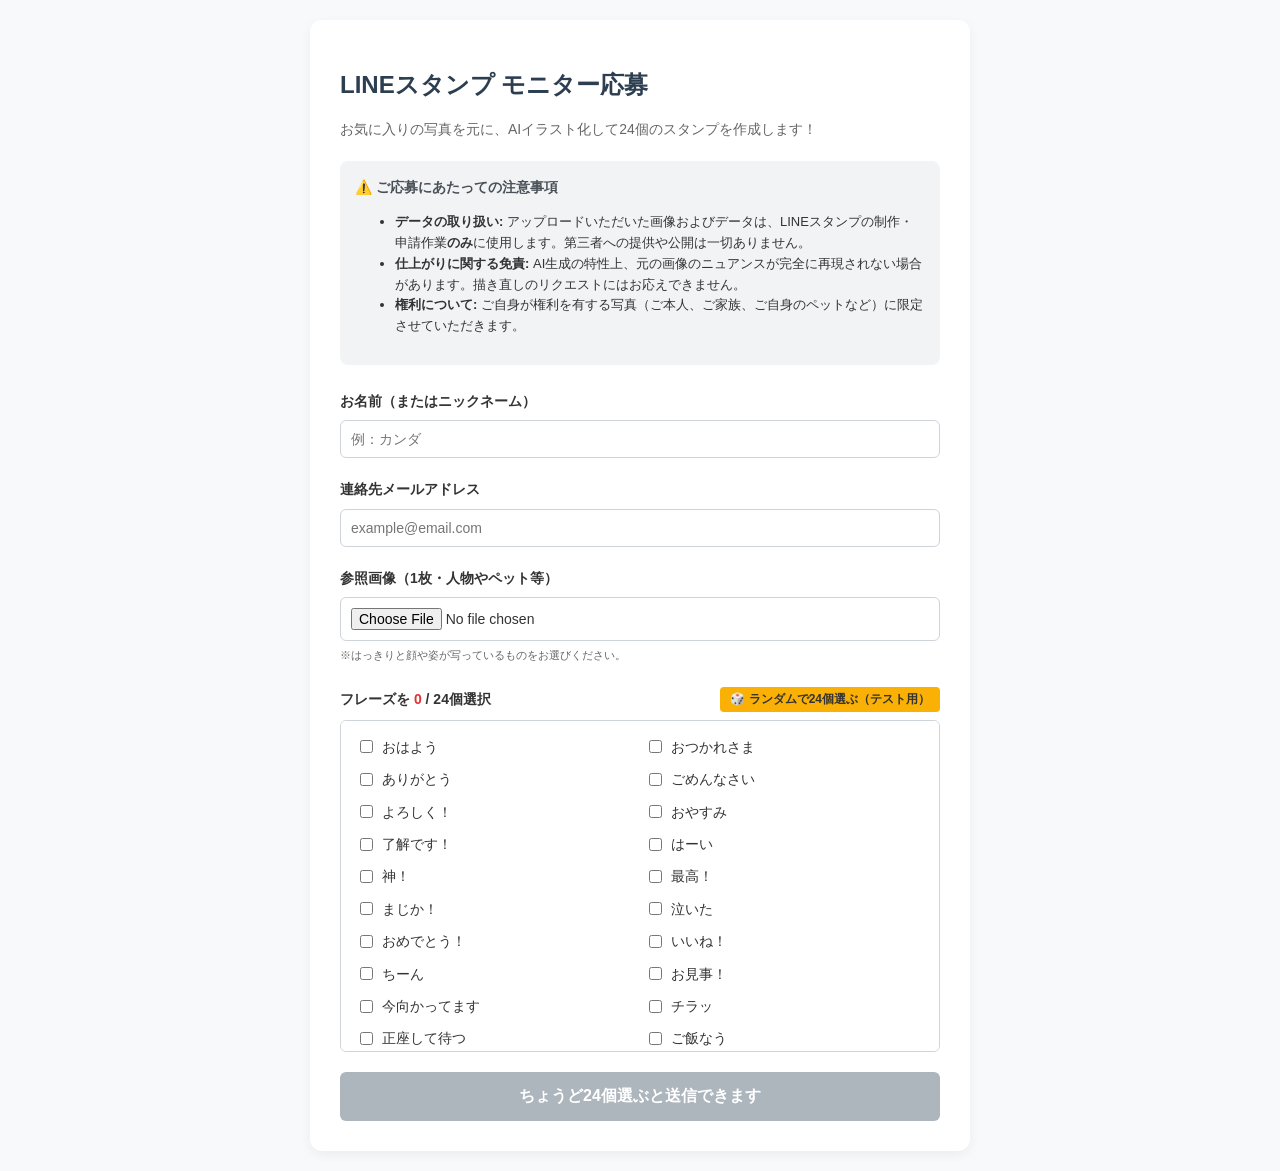
==== stamp-form.html @ 6374d36c "Update site content" ====
<!DOCTYPE html>
<html lang="ja">
<head>
    <meta charset="UTF-8">
    <meta name="viewport" content="width=device-width, initial-scale=1.0">
    <title>LINEスタンプ モニター応募</title>
    <style>
        body {
            font-family: -apple-system, BlinkMacSystemFont, "Segoe UI", Roboto, "Helvetica Neue", Arial, sans-serif;
            line-height: 1.6;
            color: #333;
            background-color: #f8f9fa;
            margin: 0;
            padding: 20px;
        }
        .container {
            max-width: 600px;
            margin: 0 auto;
            background: #fff;
            padding: 30px;
            border-radius: 12px;
            box-shadow: 0 4px 12px rgba(0,0,0,0.05);
        }
        h1 {
            font-size: 24px;
            margin-bottom: 10px;
            color: #2c3e50;
        }
        .intro {
            font-size: 14px;
            color: #666;
            margin-bottom: 20px;
        }
        .section-box {
            background: #f1f3f5;
            padding: 15px;
            border-radius: 8px;
            font-size: 13px;
            margin-bottom: 25px;
        }
        .section-box h3 {
            margin-top: 0;
            font-size: 14px;
            color: #495057;
        }
        .form-group {
            margin-bottom: 20px;
        }
        label {
            display: block;
            font-weight: bold;
            margin-bottom: 8px;
            font-size: 14px;
        }
        input[type="text"], input[type="email"], input[type="file"] {
            width: 100%;
            padding: 10px;
            border: 1px solid #ced4da;
            border-radius: 6px;
            box-sizing: border-box;
            font-size: 14px;
        }
        .header-row {
            display: flex;
            justify-content: space-between;
            align-items: center;
            margin-bottom: 8px;
        }
        .random-btn {
            background-color: #fab005;
            border: none;
            padding: 4px 10px;
            font-size: 12px;
            font-weight: bold;
            border-radius: 4px;
            cursor: pointer;
            color: #333;
        }
        .random-btn:hover {
            background-color: #f59f00;
        }
        .counter {
            font-weight: bold;
            color: #e03131;
        }
        .counter.ok {
            color: #2b8a3e;
        }
        .checkbox-grid {
            display: grid;
            grid-template-columns: repeat(2, 1fr);
            gap: 10px;
            max-height: 300px;
            overflow-y: auto;
            border: 1px solid #ced4da;
            padding: 15px;
            border-radius: 6px;
            background: #fff;
        }
        @media (max-width: 480px) {
            .checkbox-grid {
                grid-template-columns: 1fr;
            }
        }
        .checkbox-item {
            font-size: 13px;
            display: flex;
            align-items: center;
            gap: 6px;
        }
        button[type="submit"] {
            width: 100%;
            background-color: #228be6;
            color: white;
            border: none;
            padding: 14px;
            font-size: 16px;
            font-weight: bold;
            border-radius: 6px;
            cursor: pointer;
            transition: background-color 0.2s;
        }
        button[type="submit"]:disabled {
            background-color: #adb5bd;
            cursor: not-allowed;
        }
        button[type="submit"]:hover:not(:disabled) {
            background-color: #1c7ed6;
        }
    </style>
</head>
<body>

<div class="container">
    <h1>LINEスタンプ モニター応募</h1>
    <p class="intro">お気に入りの写真を元に、AIイラスト化して24個のスタンプを作成します！</p>

    <div class="section-box">
        <h3>⚠️ ご応募にあたっての注意事項</h3>
        <ul>
            <li><strong>データの取り扱い:</strong> アップロードいただいた画像およびデータは、LINEスタンプの制作・申請作業<strong>のみ</strong>に使用します。第三者への提供や公開は一切ありません。</li>
            <li><strong>仕上がりに関する免責:</strong> AI生成の特性上、元の画像のニュアンスが完全に再現されない場合があります。描き直しのリクエストにはお応えできません。</li>
            <li><strong>権利について:</strong> ご自身が権利を有する写真（ご本人、ご家族、ご自身のペットなど）に限定させていただきます。</li>
        </ul>
    </div>

    <!-- Web3Formsへの送信設定（通常テキストとして送る） -->
    <form action="https://api.web3forms.com/submit" method="POST" id="stampForm">
        
        <!-- ★ここにWeb3Formsから取得したアクセスキーを入れてください -->
        <input type="hidden" name="access_key" value="e5684add-bc6a-46a1-9a79-9cdf78d3f66c">
        <input type="hidden" name="subject" value="【LINEスタンプ応募】新規モニター申込">

        <div class="form-group">
            <label for="name">お名前（またはニックネーム）</label>
            <input type="text" id="name" name="name" required placeholder="例：カンダ">
        </div>

        <div class="form-group">
            <label for="email">連絡先メールアドレス</label>
            <input type="email" id="email" name="email" required placeholder="example@email.com">
        </div>

        <div class="form-group">
            <label for="imageFile">参照画像（1枚・人物やペット等）</label>
            <input type="file" id="imageFile" accept="image/*" required>
            <!-- 画像をBase64文字列として格納して送信する隠しフィールド -->
            <input type="hidden" id="image_base64" name="image_base64">
            <small style="font-size: 11px; color: #666;">※はっきりと顔や姿が写っているものをお選びください。</small>
        </div>

        <div class="form-group">
            <div class="header-row">
                <label style="margin-bottom:0;">フレーズを <span class="counter" id="counter">0</span> / 24個選択</label>
                <!-- テスト用のランダム選択ボタン -->
                <button type="button" class="random-btn" id="randomBtn">🎲 ランダムで24個選ぶ（テスト用）</button>
            </div>
            <input type="hidden" id="phrases_input" name="phrases">
            <div class="checkbox-grid" id="phraseGrid"></div>
        </div>

        <button type="submit" id="submitBtn" disabled>ちょうど24個選ぶと送信できます</button>
    </form>
</div>

<script>
    const phrases = [
        "おはよう", "おつかれさま", "ありがとう", "ごめんなさい",
        "よろしく！", "おやすみ", "了解です！", "はーい",
        "神！", "最高！", "まじか！", "泣いた",
        "おめでとう！", "いいね！", "ちーん", "お見事！",
        "今向かってます", "チラッ", "正座して待つ", "ご飯なう",
        "作業中", "お風呂入ってきます", "どこ？？", "電話できますか？",
        "尊い…", "それな！", "たすかる", "すやすや",
        "チラ見", "激怒", "無理…", "任せて！"
    ];

    const grid = document.getElementById('phraseGrid');
    const counterEl = document.getElementById('counter');
    const submitBtn = document.getElementById('submitBtn');
    const randomBtn = document.getElementById('randomBtn');

    // チェックボックスを動的生成
    phrases.forEach((phrase, index) => {
        const item = document.createElement('div');
        item.className = 'checkbox-item';
        
        const checkbox = document.createElement('input');
        checkbox.type = 'checkbox';
        checkbox.name = 'phrase_item';
        checkbox.value = phrase;
        checkbox.id = 'phrase_' + index;
        checkbox.addEventListener('change', updateSelection);

        const label = document.createElement('label');
        label.htmlFor = 'phrase_' + index;
        label.textContent = phrase;
        label.style.display = 'inline';
        label.style.fontWeight = 'normal';
        label.style.marginBottom = '0';
        label.style.cursor = 'pointer';

        item.appendChild(checkbox);
        item.appendChild(label);
        grid.appendChild(item);
    });

    function updateSelection() {
        const checkedBoxes = document.querySelectorAll('input[name="phrase_item"]:checked');
        const count = checkedBoxes.length;
        
        counterEl.textContent = count;

        if (count === 24) {
            counterEl.className = 'counter ok';
            submitBtn.disabled = false;
            submitBtn.textContent = 'この内容で申し込む';
        } else {
            counterEl.className = 'counter';
            submitBtn.disabled = true;
            if (count < 24) {
                submitBtn.textContent = `あと ${24 - count} 個選んでください`;
            } else {
                submitBtn.textContent = `${count - 24} 個オーバーしています（24個にしてください）`;
            }
        }
    }

    // 🎲 ランダムで24個選ぶボタンの処理
    randomBtn.addEventListener('click', function() {
        const checkboxes = document.querySelectorAll('input[name="phrase_item"]');
        // 一旦すべてクリア
        checkboxes.forEach(cb => cb.checked = false);

        // 32個のインデックスからランダムに24個選ぶ
        let indices = Array.from({length: 32}, (_, i) => i);
        for (let i = indices.length - 1; i > 0; i--) {
            const j = Math.floor(Math.random() * (i + 1));
            [indices[i], indices[j]] = [indices[j], indices[i]];
        }
        const selectedIndices = indices.slice(0, 24);

        // 選ばれたインデックスにチェックを入れる
        selectedIndices.forEach(idx => {
            checkboxes[idx].checked = true;
        });

        updateSelection();
    });

    // 送信時の処理（画像をBase64テキストに変換して送信）
    document.getElementById('stampForm').addEventListener('submit', function(event) {
        event.preventDefault();

        const checkedBoxes = document.querySelectorAll('input[name="phrase_item"]:checked');
        if (checkedBoxes.length !== 24) {
            alert('フレーズはちょうど24個選択してください。');
            return;
        }

        const imageFile = document.getElementById('imageFile').files[0];
        if (!imageFile) {
            alert('画像を選択してください。');
            return;
        }

        submitBtn.disabled = true;
        submitBtn.textContent = '変換して送信中...';

        const reader = new FileReader();
        reader.onload = function(e) {
            // 画像のBase64文字列を隠しフィールドにセット
            document.getElementById('image_base64').value = e.target.result;

            // 24個のリストを整形してセット
            const selectedPhrasesList = Array.from(checkedBoxes)
                .map((cb, idx) => `${idx + 1}. ${cb.value}`)
                .join('\n');
            document.getElementById('phrases_input').value = selectedPhrasesList;

            // 通常のフォームとしてWeb3Formsへ送信を実行
            document.getElementById('stampForm').submit();
        };
        reader.readAsDataURL(imageFile);
    });
</script>

</body>
</html>
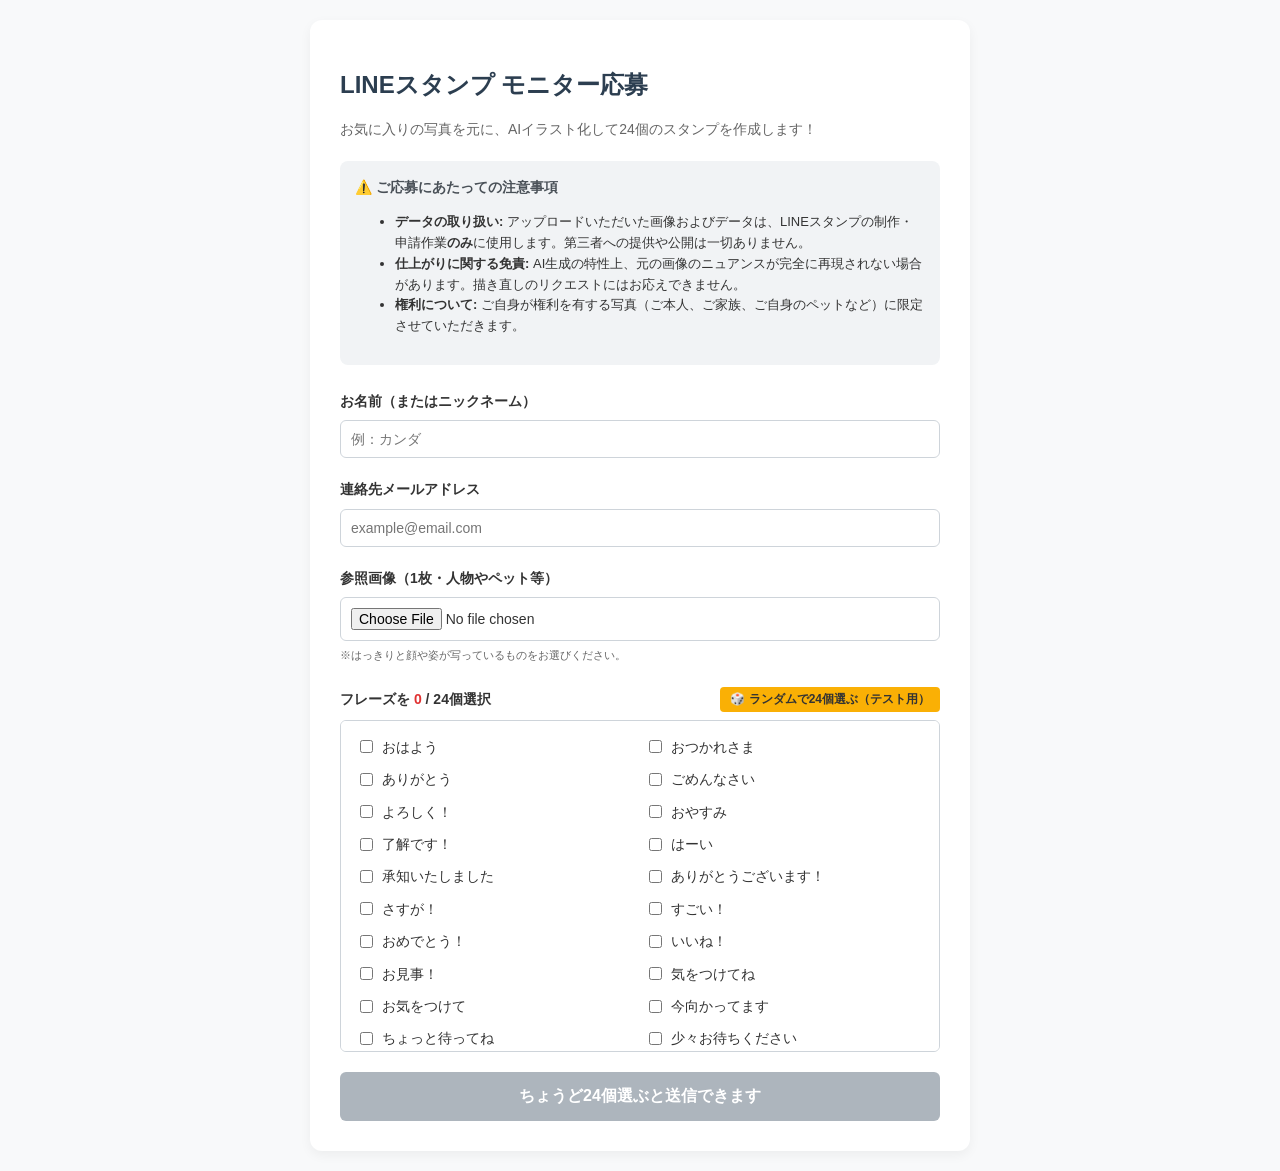
==== commit 2873d8d9: "Update site content" ====
--- a/stamp-form.html
+++ b/stamp-form.html
@@ -144,12 +144,12 @@
         </ul>
     </div>
 
-    <!-- Web3Formsへの送信設定（通常テキストとして送る） -->
     <form action="https://api.web3forms.com/submit" method="POST" id="stampForm">
         
-        <!-- ★ここにWeb3Formsから取得したアクセスキーを入れてください -->
+        <!-- ★ここにあなたのAccess Keyを正確に貼り付けてください -->
         <input type="hidden" name="access_key" value="e5684add-bc6a-46a1-9a79-9cdf78d3f66c">
         <input type="hidden" name="subject" value="【LINEスタンプ応募】新規モニター申込">
+        <input type="hidden" name="from_name" value="LINEスタンプ応募フォーム">
 
         <div class="form-group">
             <label for="name">お名前（またはニックネーム）</label>
@@ -164,7 +164,6 @@
         <div class="form-group">
             <label for="imageFile">参照画像（1枚・人物やペット等）</label>
             <input type="file" id="imageFile" accept="image/*" required>
-            <!-- 画像をBase64文字列として格納して送信する隠しフィールド -->
             <input type="hidden" id="image_base64" name="image_base64">
             <small style="font-size: 11px; color: #666;">※はっきりと顔や姿が写っているものをお選びください。</small>
         </div>
@@ -172,7 +171,6 @@
         <div class="form-group">
             <div class="header-row">
                 <label style="margin-bottom:0;">フレーズを <span class="counter" id="counter">0</span> / 24個選択</label>
-                <!-- テスト用のランダム選択ボタン -->
                 <button type="button" class="random-btn" id="randomBtn">🎲 ランダムで24個選ぶ（テスト用）</button>
             </div>
             <input type="hidden" id="phrases_input" name="phrases">
@@ -184,15 +182,17 @@
 </div>
 
 <script>
-    const phrases = [
-        "おはよう", "おつかれさま", "ありがとう", "ごめんなさい",
-        "よろしく！", "おやすみ", "了解です！", "はーい",
-        "神！", "最高！", "まじか！", "泣いた",
-        "おめでとう！", "いいね！", "ちーん", "お見事！",
-        "今向かってます", "チラッ", "正座して待つ", "ご飯なう",
-        "作業中", "お風呂入ってきます", "どこ？？", "電話できますか？",
-        "尊い…", "それな！", "たすかる", "すやすや",
-        "チラ見", "激怒", "無理…", "任せて！"
+const phrases = [
+        "おはよう", "おつかれさま", "ありがとう", "ごめんなさい", "よろしく！",
+        "おやすみ", "了解です！", "はーい", "承知いたしました", "ありがとうございます！",
+        "さすが！", "すごい！", "おめでとう！", "いいね！", "お見事！",
+        "気をつけてね", "お気をつけて", "今向かってます", "ちょっと待ってね", "少々お待ちください",
+        "お風呂入ってきます", "どこ？？", "電話できますか？", "どうしよう", "大丈夫？",
+        "なるほど", "たしかに", "確認しました", "お願いします", "すみません",
+        "お疲れ様です！", "お先に失礼します", "また今度ね", "お腹すいた", "ねむい…",
+        "ファイト！", "がんばって！", "お疲れ様！", "気長に待ってね", "まかせて！",
+        "こちらこそ！", "お世話になっております", "失礼します", "また連絡します", "良いですね！",
+        "気になります", "どういたしまして", "お大事に", "無事に着きました", "お疲れ様でした！"
     ];
 
     const grid = document.getElementById('phraseGrid');
@@ -200,7 +200,6 @@
     const submitBtn = document.getElementById('submitBtn');
     const randomBtn = document.getElementById('randomBtn');
 
-    // チェックボックスを動的生成
     phrases.forEach((phrase, index) => {
         const item = document.createElement('div');
         item.className = 'checkbox-item';
@@ -246,21 +245,17 @@
         }
     }
 
-    // 🎲 ランダムで24個選ぶボタンの処理
     randomBtn.addEventListener('click', function() {
         const checkboxes = document.querySelectorAll('input[name="phrase_item"]');
-        // 一旦すべてクリア
         checkboxes.forEach(cb => cb.checked = false);
 
-        // 32個のインデックスからランダムに24個選ぶ
-        let indices = Array.from({length: 32}, (_, i) => i);
+        let indices = Array.from({length: 50}, (_, i) => i);
         for (let i = indices.length - 1; i > 0; i--) {
             const j = Math.floor(Math.random() * (i + 1));
             [indices[i], indices[j]] = [indices[j], indices[i]];
         }
         const selectedIndices = indices.slice(0, 24);
 
-        // 選ばれたインデックスにチェックを入れる
         selectedIndices.forEach(idx => {
             checkboxes[idx].checked = true;
         });
@@ -268,7 +263,6 @@
         updateSelection();
     });
 
-    // 送信時の処理（画像をBase64テキストに変換して送信）
     document.getElementById('stampForm').addEventListener('submit', function(event) {
         event.preventDefault();
 
@@ -289,16 +283,13 @@
 
         const reader = new FileReader();
         reader.onload = function(e) {
-            // 画像のBase64文字列を隠しフィールドにセット
             document.getElementById('image_base64').value = e.target.result;
 
-            // 24個のリストを整形してセット
             const selectedPhrasesList = Array.from(checkedBoxes)
                 .map((cb, idx) => `${idx + 1}. ${cb.value}`)
                 .join('\n');
             document.getElementById('phrases_input').value = selectedPhrasesList;
 
-            // 通常のフォームとしてWeb3Formsへ送信を実行
             document.getElementById('stampForm').submit();
         };
         reader.readAsDataURL(imageFile);
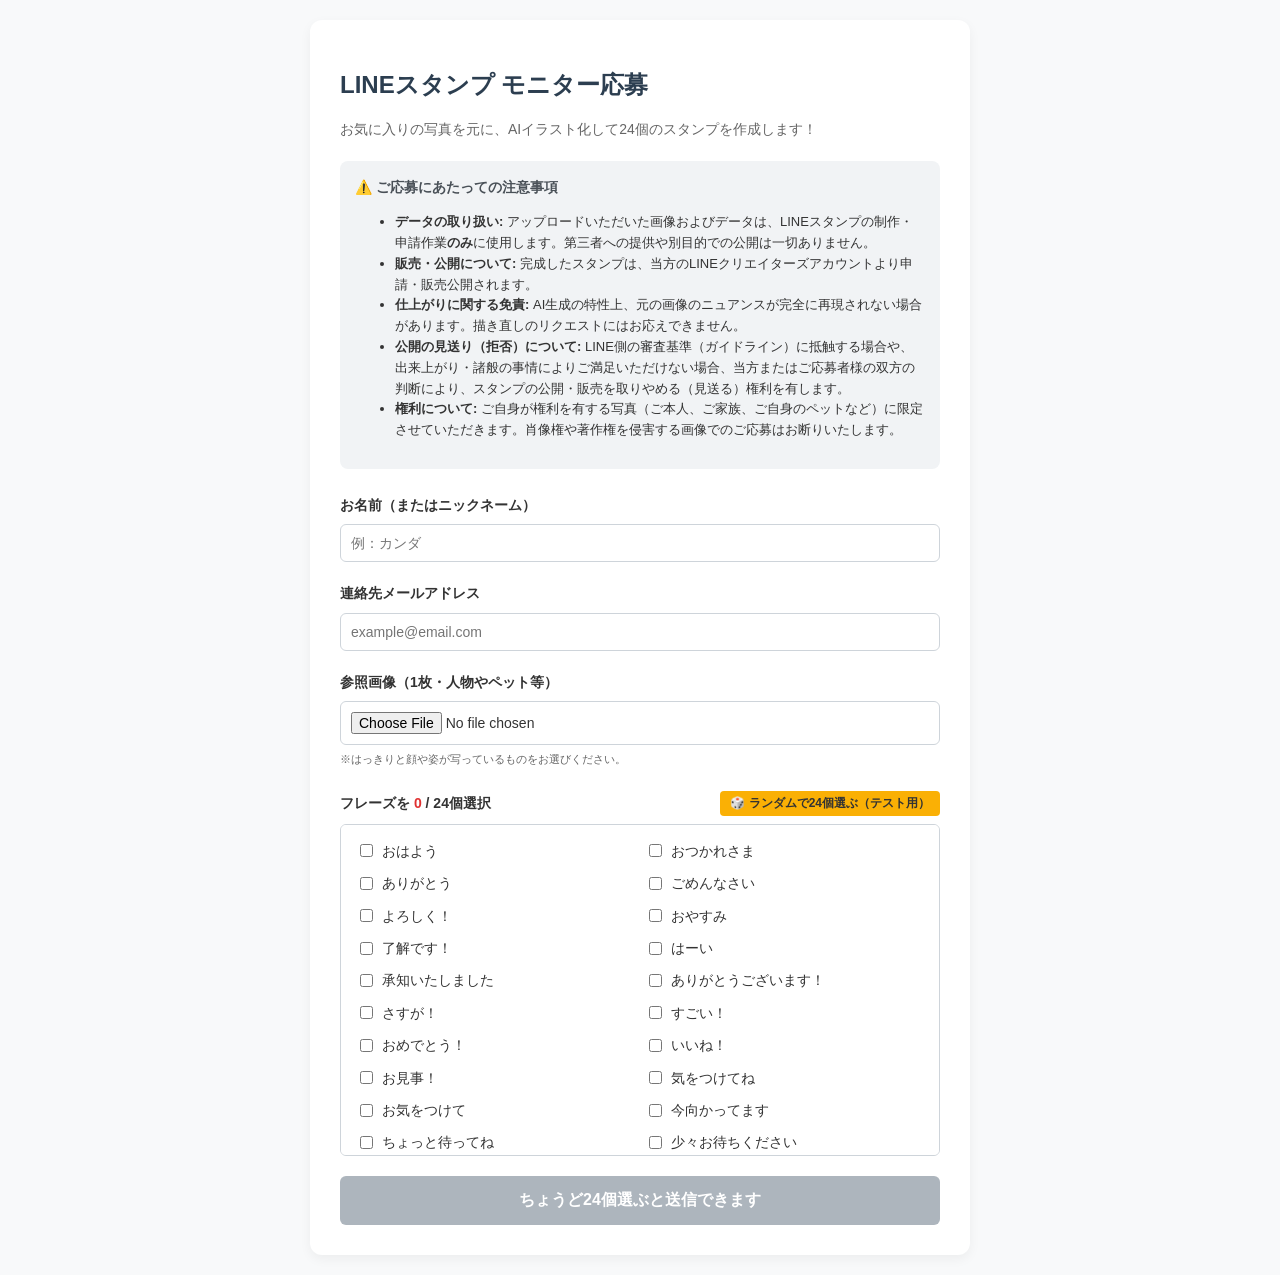
==== commit c7b9e021: "Update site content" ====
--- a/stamp-form.html
+++ b/stamp-form.html
@@ -138,9 +138,11 @@
     <div class="section-box">
         <h3>⚠️ ご応募にあたっての注意事項</h3>
         <ul>
-            <li><strong>データの取り扱い:</strong> アップロードいただいた画像およびデータは、LINEスタンプの制作・申請作業<strong>のみ</strong>に使用します。第三者への提供や公開は一切ありません。</li>
+<li><strong>データの取り扱い:</strong> アップロードいただいた画像およびデータは、LINEスタンプの制作・申請作業<strong>のみ</strong>に使用します。第三者への提供や別目的での公開は一切ありません。</li>
+            <li><strong>販売・公開について:</strong> 完成したスタンプは、当方のLINEクリエイターズアカウントより申請・販売公開されます。</li>
             <li><strong>仕上がりに関する免責:</strong> AI生成の特性上、元の画像のニュアンスが完全に再現されない場合があります。描き直しのリクエストにはお応えできません。</li>
-            <li><strong>権利について:</strong> ご自身が権利を有する写真（ご本人、ご家族、ご自身のペットなど）に限定させていただきます。</li>
+            <li><strong>公開の見送り（拒否）について:</strong> LINE側の審査基準（ガイドライン）に抵触する場合や、出来上がり・諸般の事情によりご満足いただけない場合、当方またはご応募者様の双方の判断により、スタンプの公開・販売を取りやめる（見送る）権利を有します。</li>
+            <li><strong>権利について:</strong> ご自身が権利を有する写真（ご本人、ご家族、ご自身のペットなど）に限定させていただきます。肖像権や著作権を侵害する画像でのご応募はお断りいたします。</li>
         </ul>
     </div>
 
@@ -266,6 +268,21 @@
     document.getElementById('stampForm').addEventListener('submit', function(event) {
         event.preventDefault();
 
+        // 名前の入力チェック（空欄・空白のみを禁止）
+        const nameInput = document.getElementById('name');
+        if (!nameInput.value.trim()) {
+            alert('お名前（またはニックネーム）を入力してください。');
+            nameInput.focus();
+            return;
+        }
+
+        // メールアドレスの入力チェック
+        const emailInput = document.getElementById('email');
+        if (!emailInput.value.trim() || !emailInput.validity.valid) {
+            alert('正しいメールアドレスを入力してください。');
+            emailInput.focus();
+            return;
+        }
         const checkedBoxes = document.querySelectorAll('input[name="phrase_item"]:checked');
         if (checkedBoxes.length !== 24) {
             alert('フレーズはちょうど24個選択してください。');
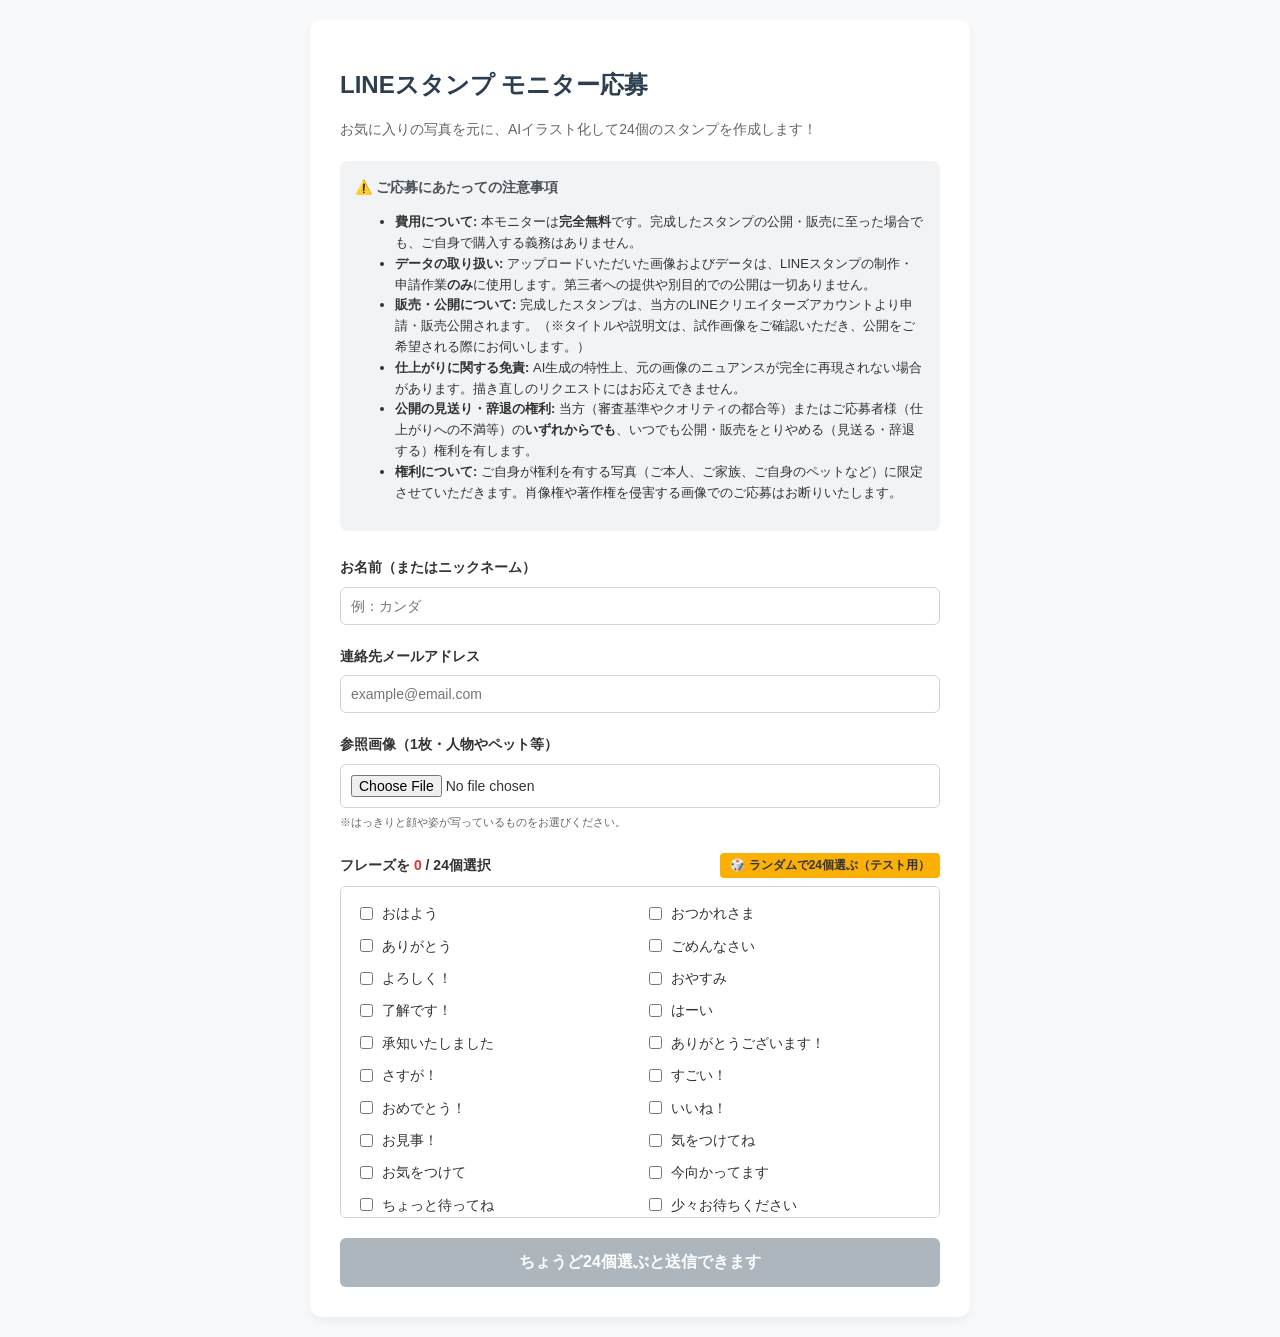
==== commit b306a828: "Update site content" ====
--- a/stamp-form.html
+++ b/stamp-form.html
@@ -138,11 +138,13 @@
     <div class="section-box">
         <h3>⚠️ ご応募にあたっての注意事項</h3>
         <ul>
-<li><strong>データの取り扱い:</strong> アップロードいただいた画像およびデータは、LINEスタンプの制作・申請作業<strong>のみ</strong>に使用します。第三者への提供や別目的での公開は一切ありません。</li>
-            <li><strong>販売・公開について:</strong> 完成したスタンプは、当方のLINEクリエイターズアカウントより申請・販売公開されます。</li>
+            <li><strong>費用について:</strong> 本モニターは<strong>完全無料</strong>です。完成したスタンプの公開・販売に至った場合でも、ご自身で購入する義務はありません。</li>
+            <li><strong>データの取り扱い:</strong> アップロードいただいた画像およびデータは、LINEスタンプの制作・申請作業<strong>のみ</strong>に使用します。第三者への提供や別目的での公開は一切ありません。</li>
+            <li><strong>販売・公開について:</strong> 完成したスタンプは、当方のLINEクリエイターズアカウントより申請・販売公開されます。（※タイトルや説明文は、試作画像をご確認いただき、公開をご希望される際にお伺いします。）</li>
             <li><strong>仕上がりに関する免責:</strong> AI生成の特性上、元の画像のニュアンスが完全に再現されない場合があります。描き直しのリクエストにはお応えできません。</li>
-            <li><strong>公開の見送り（拒否）について:</strong> LINE側の審査基準（ガイドライン）に抵触する場合や、出来上がり・諸般の事情によりご満足いただけない場合、当方またはご応募者様の双方の判断により、スタンプの公開・販売を取りやめる（見送る）権利を有します。</li>
+            <li><strong>公開の見送り・辞退の権利:</strong> 当方（審査基準やクオリティの都合等）またはご応募者様（仕上がりへの不満等）の<strong>いずれからでも</strong>、いつでも公開・販売をとりやめる（見送る・辞退する）権利を有します。</li>
             <li><strong>権利について:</strong> ご自身が権利を有する写真（ご本人、ご家族、ご自身のペットなど）に限定させていただきます。肖像権や著作権を侵害する画像でのご応募はお断りいたします。</li>
+
         </ul>
     </div>
 
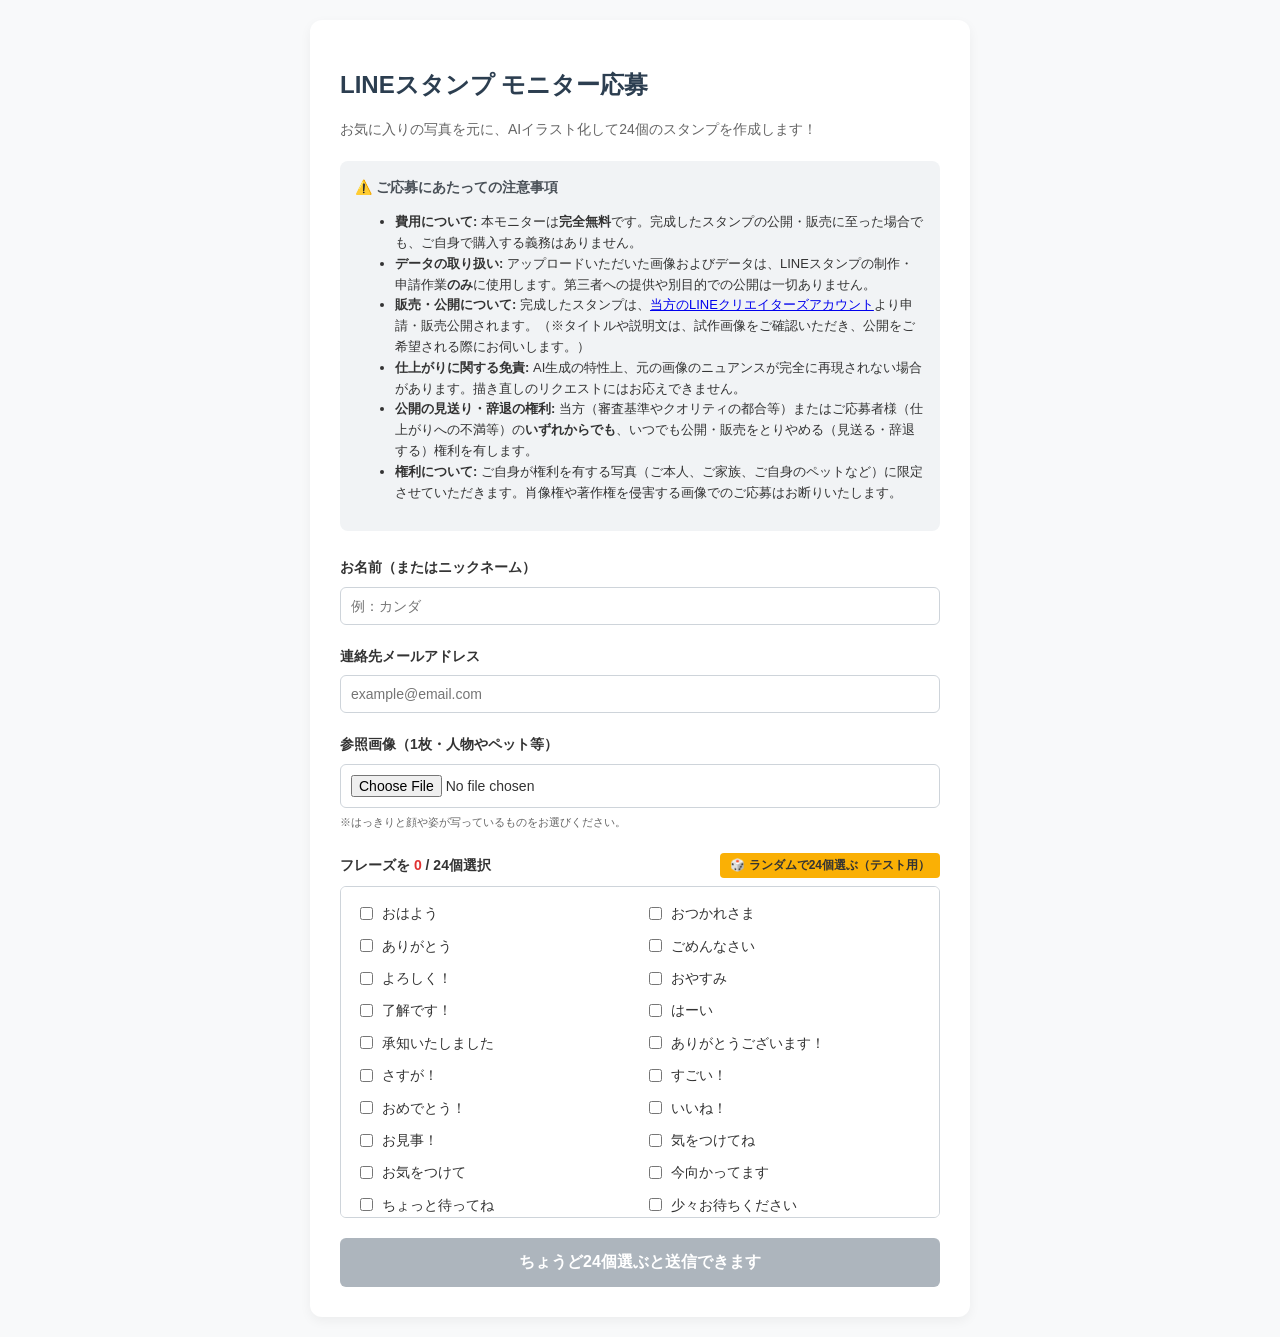
==== commit 2ed3e0d3: "Update site content" ====
--- a/stamp-form.html
+++ b/stamp-form.html
@@ -140,7 +140,7 @@
         <ul>
             <li><strong>費用について:</strong> 本モニターは<strong>完全無料</strong>です。完成したスタンプの公開・販売に至った場合でも、ご自身で購入する義務はありません。</li>
             <li><strong>データの取り扱い:</strong> アップロードいただいた画像およびデータは、LINEスタンプの制作・申請作業<strong>のみ</strong>に使用します。第三者への提供や別目的での公開は一切ありません。</li>
-            <li><strong>販売・公開について:</strong> 完成したスタンプは、当方のLINEクリエイターズアカウントより申請・販売公開されます。（※タイトルや説明文は、試作画像をご確認いただき、公開をご希望される際にお伺いします。）</li>
+            <li><strong>販売・公開について:</strong> 完成したスタンプは、<a href="https://line.me/S/shop/sticker/author/6653296" target="_blank">当方のLINEクリエイターズアカウント</a>より申請・販売公開されます。（※タイトルや説明文は、試作画像をご確認いただき、公開をご希望される際にお伺いします。）</li>
             <li><strong>仕上がりに関する免責:</strong> AI生成の特性上、元の画像のニュアンスが完全に再現されない場合があります。描き直しのリクエストにはお応えできません。</li>
             <li><strong>公開の見送り・辞退の権利:</strong> 当方（審査基準やクオリティの都合等）またはご応募者様（仕上がりへの不満等）の<strong>いずれからでも</strong>、いつでも公開・販売をとりやめる（見送る・辞退する）権利を有します。</li>
             <li><strong>権利について:</strong> ご自身が権利を有する写真（ご本人、ご家族、ご自身のペットなど）に限定させていただきます。肖像権や著作権を侵害する画像でのご応募はお断りいたします。</li>
